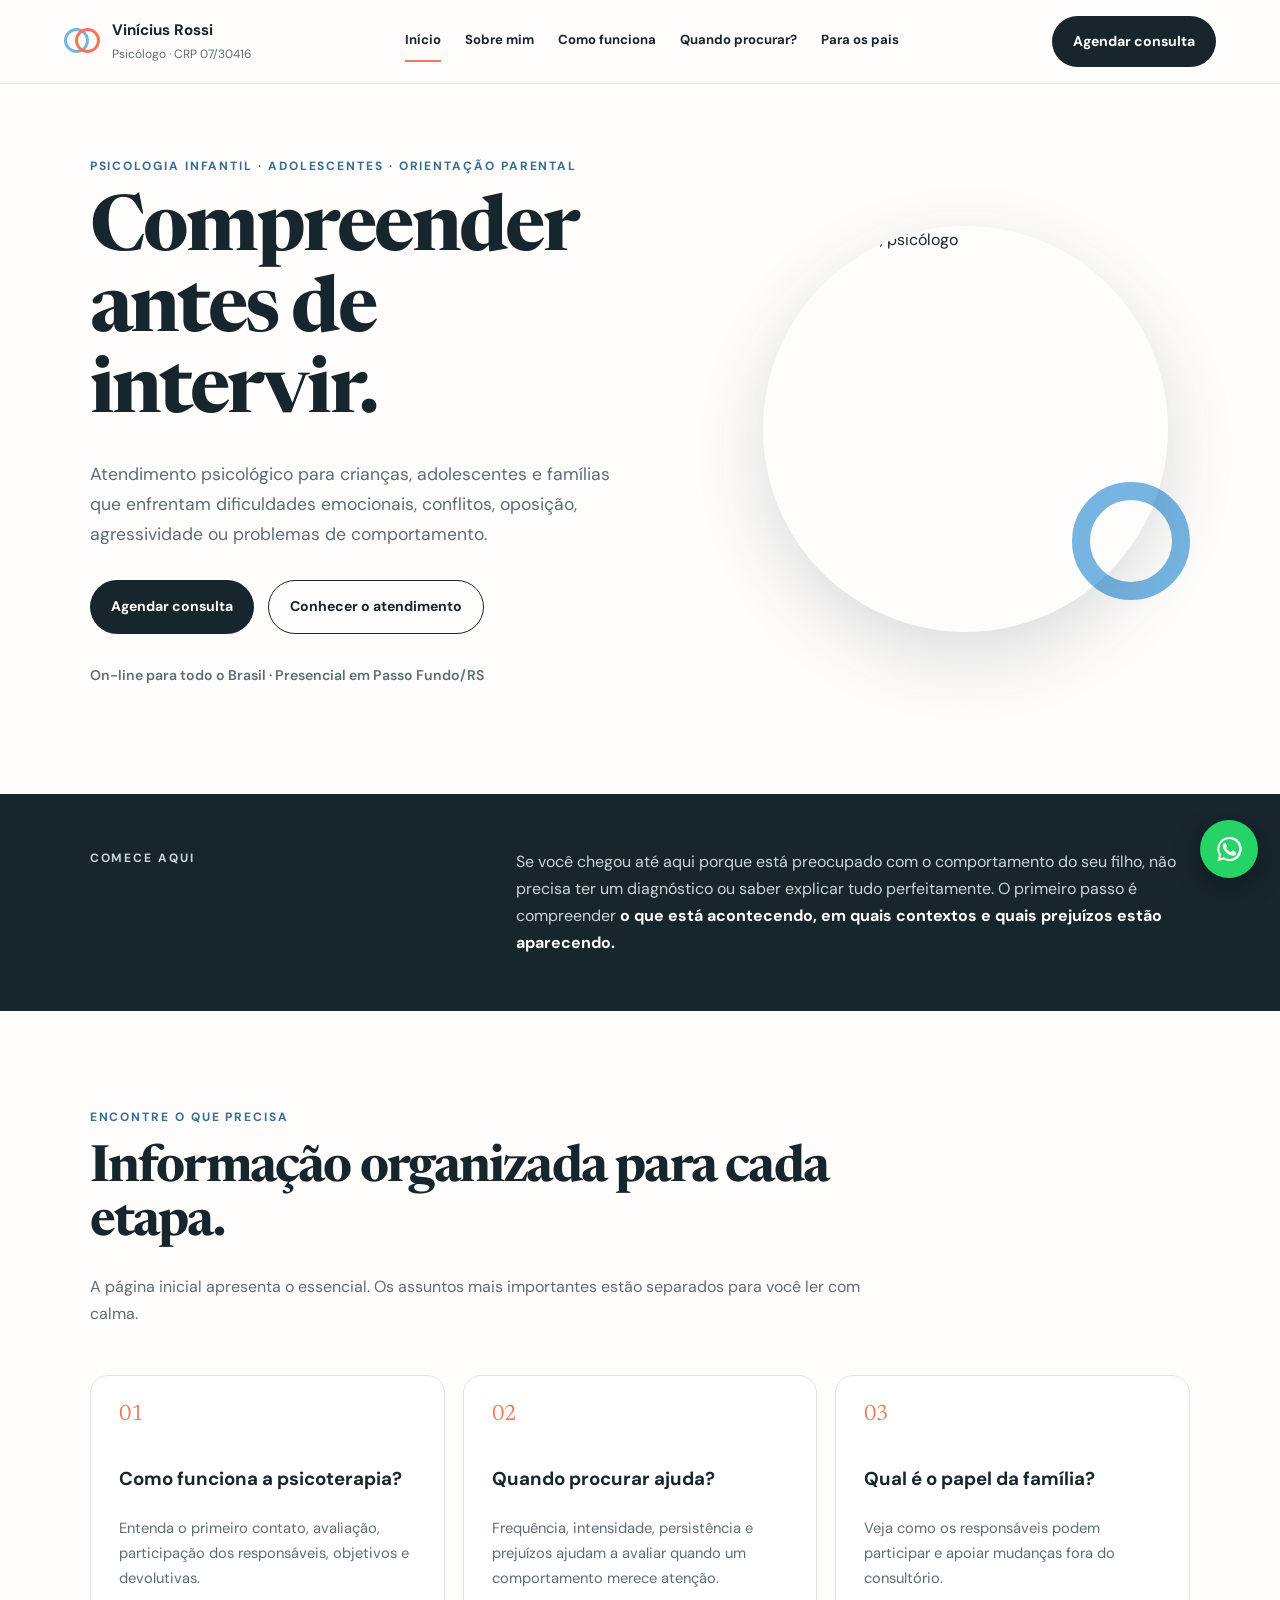
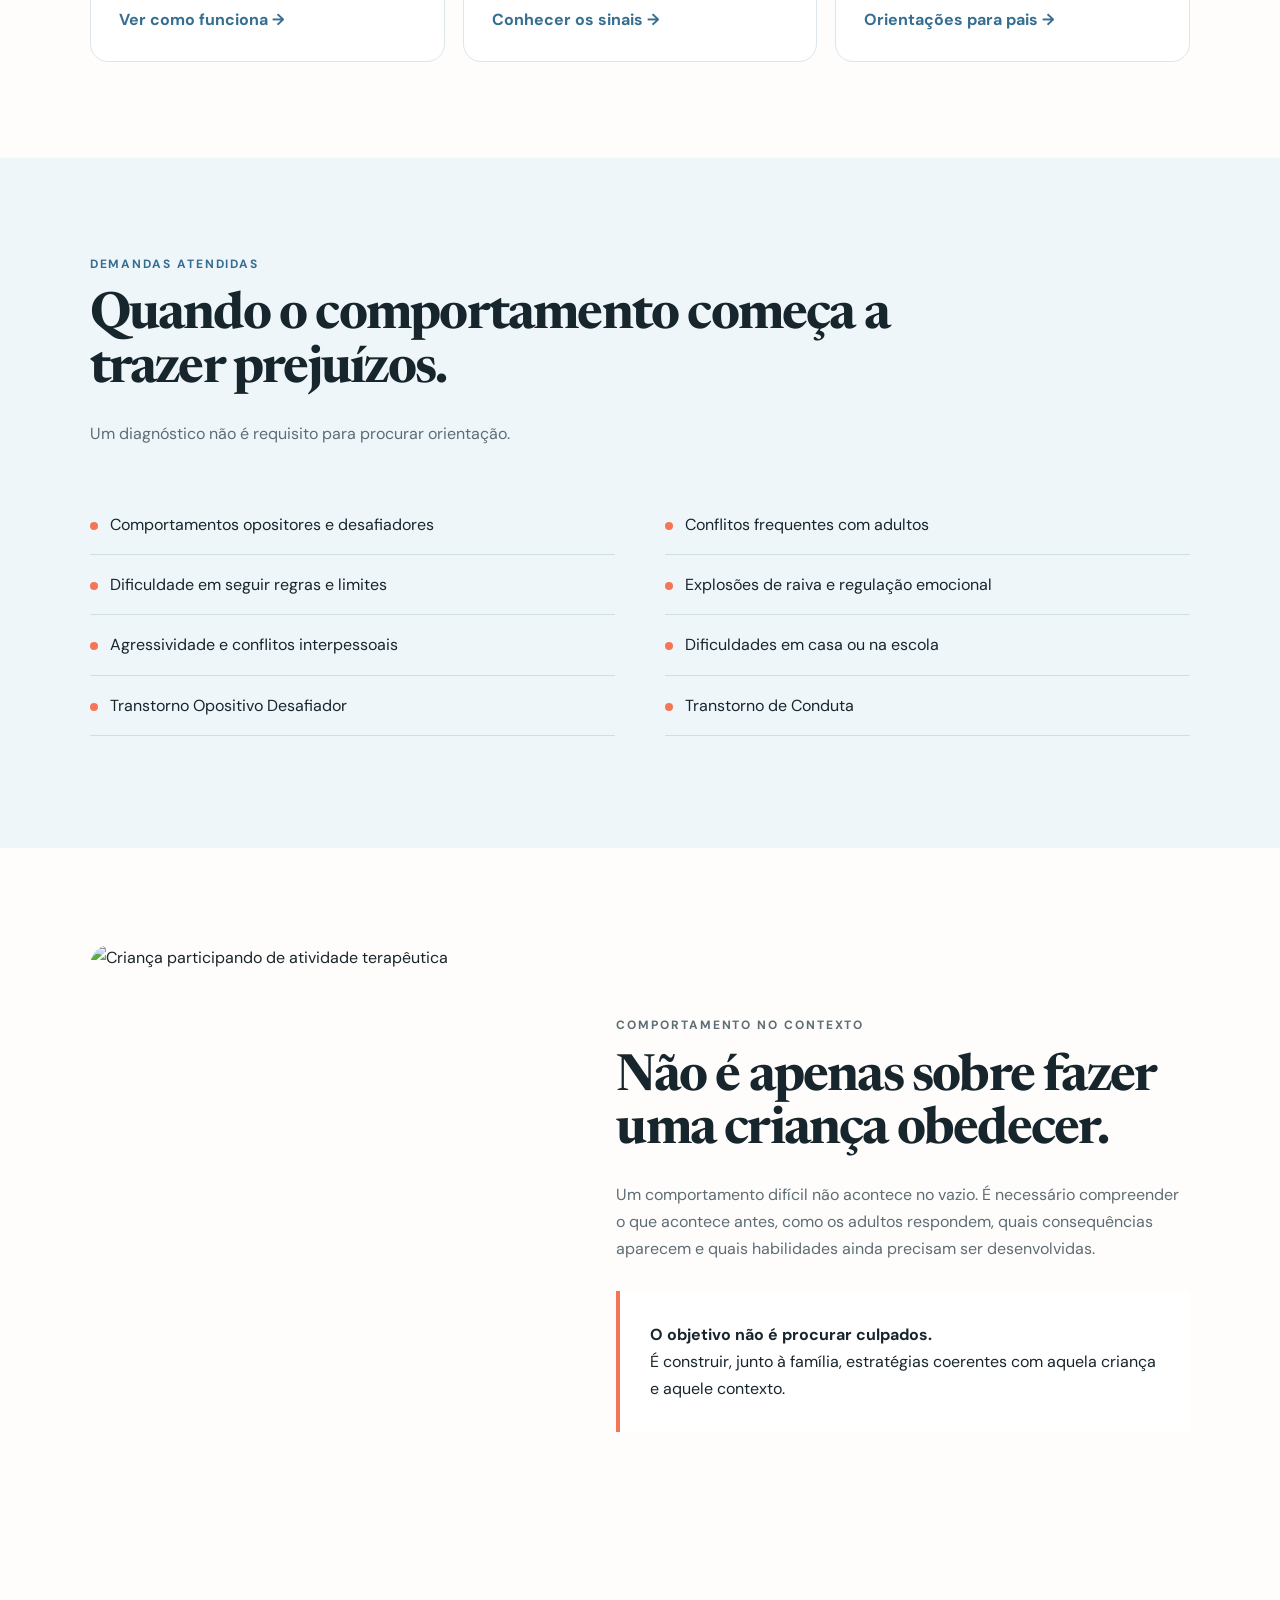
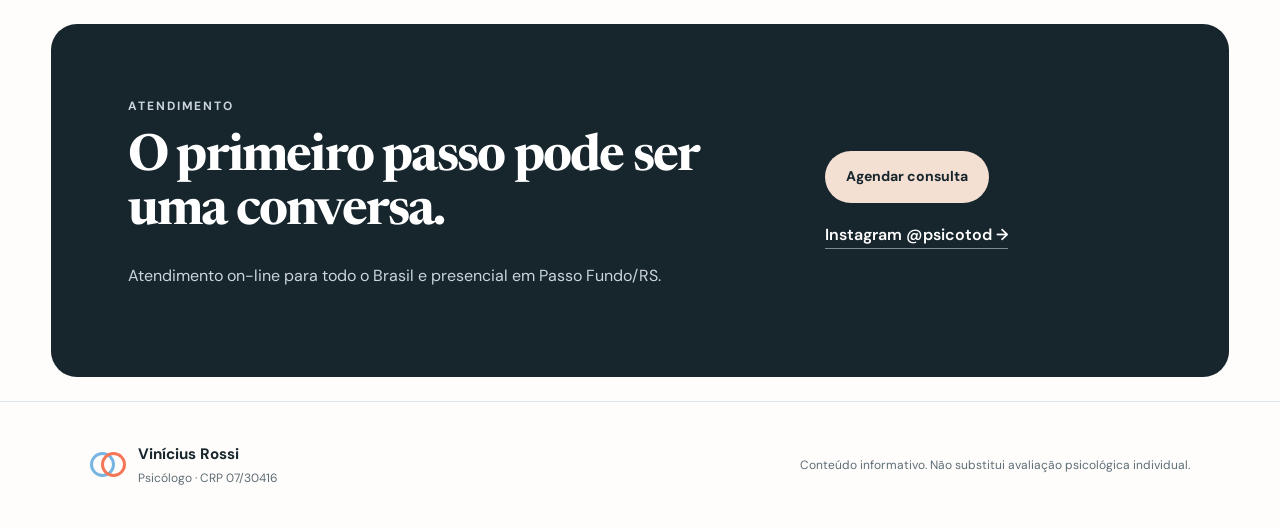
==== index.html @ b053e9e6 "Add files via upload" ====
<!doctype html><html lang="pt-BR"><head><meta charset="utf-8"><meta name="viewport" content="width=device-width,initial-scale=1"><meta name="description" content="Psicoterapia para crianças e adolescentes e orientação parental. Atendimento on-line e presencial em Passo Fundo/RS."><title>Vinícius Rossi | Psicólogo</title><link rel="preconnect" href="https://fonts.googleapis.com"><link rel="preconnect" href="https://fonts.gstatic.com" crossorigin><link href="https://fonts.googleapis.com/css2?family=DM+Sans:wght@400;500;600;700&family=Newsreader:opsz,wght@6..72,500;6..72,600&display=swap" rel="stylesheet"><link rel="icon" type="image/svg+xml" href="data:image/svg+xml,%3Csvg xmlns='http://www.w3.org/2000/svg' viewBox='0 0 64 64'%3E%3Crect width='64' height='64' rx='18' fill='%2376b5e2'/%3E%3Ccircle cx='25' cy='31' r='13' fill='none' stroke='%23fff' stroke-width='5'/%3E%3Ccircle cx='39' cy='31' r='13' fill='none' stroke='%23f57656' stroke-width='5'/%3E%3C/svg%3E"><link rel="stylesheet" href="styles.css"></head><body>
<header class="site-header"><a class="brand" href="index.html"><span class="mark"><i></i><b></b></span><span><strong>Vinícius Rossi</strong><small>Psicólogo · CRP 07/30416</small></span></a><nav class="nav"><a class="active" href="index.html">Início</a><a href="sobre.html">Sobre mim</a><a href="como-funciona.html">Como funciona</a><a href="quando-procurar.html">Quando procurar?</a><a href="para-os-pais.html">Para os pais</a></nav><a class="btn" href="https://wa.me/5554991269758" target="_blank" rel="noopener">Agendar consulta</a></header>
<main><section class="hero"><div class="hero-copy"><p class="eyebrow">Psicologia infantil · adolescentes · orientação parental</p><h1>Compreender antes de intervir.</h1><p class="lead">Atendimento psicológico para crianças, adolescentes e famílias que enfrentam dificuldades emocionais, conflitos, oposição, agressividade ou problemas de comportamento.</p><div class="actions"><a class="btn" href="https://wa.me/5554991269758" target="_blank" rel="noopener">Agendar consulta</a><a class="btn secondary" href="como-funciona.html">Conhecer o atendimento</a></div><p class="location">On-line para todo o Brasil · Presencial em Passo Fundo/RS</p></div><div class="portrait-wrap"><div class="portrait"><img src="assets/vinicius-rossi.png" alt="Vinícius Rossi, psicólogo"></div></div></section>
<section class="intro-strip"><div><p class="eyebrow">Comece aqui</p><p>Se você chegou até aqui porque está preocupado com o comportamento do seu filho, não precisa ter um diagnóstico ou saber explicar tudo perfeitamente. O primeiro passo é compreender <strong>o que está acontecendo, em quais contextos e quais prejuízos estão aparecendo.</strong></p></div></section>
<section class="section"><div class="section-inner"><div class="section-head"><p class="eyebrow">Encontre o que precisa</p><h2>Informação organizada para cada etapa.</h2><p>A página inicial apresenta o essencial. Os assuntos mais importantes estão separados para você ler com calma.</p></div><div class="path-grid"><article class="path-card"><span>01</span><h3>Como funciona a psicoterapia?</h3><p>Entenda o primeiro contato, avaliação, participação dos responsáveis, objetivos e devolutivas.</p><a href="como-funciona.html">Ver como funciona →</a></article><article class="path-card"><span>02</span><h3>Quando procurar ajuda?</h3><p>Frequência, intensidade, persistência e prejuízos ajudam a avaliar quando um comportamento merece atenção.</p><a href="quando-procurar.html">Conhecer os sinais →</a></article><article class="path-card"><span>03</span><h3>Qual é o papel da família?</h3><p>Veja como os responsáveis podem participar e apoiar mudanças fora do consultório.</p><a href="para-os-pais.html">Orientações para pais →</a></article></div></div></section>
<section class="section demands"><div class="section-inner"><div class="section-head"><p class="eyebrow">Demandas atendidas</p><h2>Quando o comportamento começa a trazer prejuízos.</h2><p>Um diagnóstico não é requisito para procurar orientação.</p></div><ul class="demand-grid"><li>Comportamentos opositores e desafiadores</li><li>Conflitos frequentes com adultos</li><li>Dificuldade em seguir regras e limites</li><li>Explosões de raiva e regulação emocional</li><li>Agressividade e conflitos interpessoais</li><li>Dificuldades em casa ou na escola</li><li>Transtorno Opositivo Desafiador</li><li>Transtorno de Conduta</li></ul></div></section>
<section class="section"><div class="feature"><div class="feature-image"><img src="assets/atividade-casa.jfif" alt="Criança participando de atividade terapêutica"></div><div><p class="eyebrow">Comportamento no contexto</p><h2>Não é apenas sobre fazer uma criança obedecer.</h2><p>Um comportamento difícil não acontece no vazio. É necessário compreender o que acontece antes, como os adultos respondem, quais consequências aparecem e quais habilidades ainda precisam ser desenvolvidas.</p><div class="quote"><strong>O objetivo não é procurar culpados.</strong><br>É construir, junto à família, estratégias coerentes com aquela criança e aquele contexto.</div></div></div></section>
<section class="contact-band"><div><p class="eyebrow">Atendimento</p><h2>O primeiro passo pode ser uma conversa.</h2><p>Atendimento on-line para todo o Brasil e presencial em Passo Fundo/RS.</p></div><div class="contact-actions"><a class="btn light" href="https://wa.me/5554991269758" target="_blank" rel="noopener">Agendar consulta</a><a href="https://www.instagram.com/psicotod/" target="_blank" rel="noopener">Instagram @psicotod →</a></div></section></main>
<footer><a class="brand" href="index.html"><span class="mark"><i></i><b></b></span><span><strong>Vinícius Rossi</strong><small>Psicólogo · CRP 07/30416</small></span></a><p>Conteúdo informativo. Não substitui avaliação psicológica individual.</p></footer>
<a class="whatsapp" href="https://wa.me/5554991269758" target="_blank" rel="noopener" aria-label="Agendar consulta pelo WhatsApp"><svg viewBox="0 0 32 32"><path d="M16 3a12.5 12.5 0 0 0-10.8 18.8L3.5 28l6.4-1.7A12.5 12.5 0 1 0 16 3Zm0 22.7c-2 0-3.8-.5-5.4-1.5l-.4-.2-3.8 1 1-3.7-.3-.4a10.2 10.2 0 1 1 8.9 4.8Zm5.6-7.6c-.3-.2-1.8-.9-2.1-1-.3-.1-.5-.2-.7.2-.2.3-.8 1-1 1.2-.2.2-.4.2-.7.1-1.9-.9-3.2-1.7-4.5-3.9-.3-.6.3-.6.9-1.7.1-.2.1-.4 0-.6l-1-2.4c-.3-.6-.5-.5-.7-.5h-.6c-.2 0-.6.1-.9.4-.3.3-1.2 1.2-1.2 2.9s1.3 3.4 1.4 3.6c.2.2 2.5 3.8 6 5.3 2.2.9 3 .9 4.1.7.7-.1 1.8-.7 2.1-1.5.3-.7.3-1.3.2-1.5-.1-.1-.3-.2-.6-.4Z"/></svg></a></body></html>
---- styles.css ----
:root{--blue:#76b5e2;--blue-dark:#356e91;--orange:#f57656;--rose:#c68d7e;--cream:#f4e0d3;--ink:#17252d;--muted:#5d6d75;--paper:#fffdfb;--soft:#eef6fa;--line:#dce5e9;--white:#fff}*{box-sizing:border-box}html{scroll-behavior:smooth}body{margin:0;background:var(--paper);color:var(--ink);font:16px/1.7 "DM Sans",sans-serif}a{color:inherit;text-decoration:none}img{display:block;width:100%;height:100%;object-fit:cover}h1,h2,h3{margin-top:0}h1,h2{font-family:"Newsreader",serif;letter-spacing:-.035em;line-height:1.05}h1{font-size:clamp(3rem,6vw,5.5rem);margin-bottom:26px}h2{font-size:clamp(2.25rem,4vw,3.8rem);margin-bottom:22px}h3{line-height:1.35}.site-header{height:84px;padding:0 clamp(22px,5vw,78px);display:flex;align-items:center;justify-content:space-between;gap:28px;background:rgba(255,253,251,.95);backdrop-filter:blur(12px);border-bottom:1px solid var(--line);position:sticky;top:0;z-index:20}.brand{display:flex;align-items:center;gap:12px;white-space:nowrap}.brand strong,.brand small{display:block}.brand strong{font-size:.95rem}.brand small{color:var(--muted);font-size:.75rem}.mark{position:relative;width:36px;height:28px}.mark i,.mark b{position:absolute;top:1px;width:25px;height:25px;border:3px solid var(--blue);border-radius:50%}.mark i{left:0}.mark b{right:0;border-color:var(--orange)}.nav{display:flex;gap:24px;font-size:.82rem;font-weight:700}.nav a{padding:8px 0;border-bottom:2px solid transparent}.nav a:hover,.nav a.active{border-color:var(--orange)}.btn{display:inline-flex;justify-content:center;align-items:center;padding:14px 21px;background:var(--ink);color:#fff;border-radius:999px;font-weight:700;font-size:.88rem;transition:.2s}.btn:hover{transform:translateY(-2px)}.btn.secondary{background:transparent;color:var(--ink);border:1px solid var(--ink)}.btn.light{background:var(--cream);color:var(--ink)}.eyebrow{text-transform:uppercase;letter-spacing:.16em;font-size:.75rem;font-weight:700;color:var(--blue-dark);margin:0 0 16px}.hero{max-width:1440px;margin:auto;padding:72px clamp(22px,7vw,108px) 92px;display:grid;grid-template-columns:1.1fr .9fr;gap:8vw;align-items:center}.hero-copy .lead{max-width:680px;font-size:1.1rem;color:var(--muted);margin-bottom:30px}.actions{display:flex;flex-wrap:wrap;gap:14px}.location{margin-top:30px;font-size:.88rem;color:var(--muted);font-weight:600}.portrait-wrap{position:relative;padding:22px}.portrait{aspect-ratio:1;border-radius:50%;overflow:hidden;max-width:470px;margin:auto;box-shadow:0 25px 70px rgba(26,56,72,.16)}.portrait-wrap:after{content:"";position:absolute;width:82px;height:82px;border:18px solid var(--blue);border-radius:50%;right:0;bottom:12%;z-index:-1}.intro-strip{background:var(--ink);color:#fff;padding:54px clamp(22px,7vw,108px)}.intro-strip>div{max-width:1180px;margin:auto;display:grid;grid-template-columns:.65fr 1.35fr;gap:8vw}.intro-strip p{margin:0;color:#cbd5da}.intro-strip strong{color:#fff}.section{padding:96px clamp(22px,7vw,108px)}.section-inner{max-width:1180px;margin:auto}.section-head{max-width:800px;margin-bottom:48px}.section-head p:last-child{color:var(--muted)}.path-grid{display:grid;grid-template-columns:repeat(3,1fr);gap:18px}.path-card{min-height:250px;padding:28px;border:1px solid var(--line);border-radius:18px;background:#fff;display:flex;flex-direction:column}.path-card span{font:1.4rem "Newsreader";color:var(--orange)}.path-card h3{margin:40px 0 10px}.path-card p{color:var(--muted);font-size:.92rem;flex:1}.path-card a{font-weight:700;color:var(--blue-dark)}.demands{background:var(--soft)}.demand-grid{display:grid;grid-template-columns:repeat(2,1fr);gap:0 50px;list-style:none;padding:0}.demand-grid li{padding:16px 0;border-bottom:1px solid #cfdee4}.demand-grid li:before{content:"";display:inline-block;width:8px;height:8px;border-radius:50%;background:var(--orange);margin-right:12px}.feature{max-width:1180px;margin:auto;display:grid;grid-template-columns:.85fr 1.15fr;gap:8vw;align-items:center}.feature-image{height:560px;border-radius:22px;overflow:hidden}.feature p{color:var(--muted)}.quote{padding:30px;border-left:4px solid var(--orange);background:#fff;margin-top:28px}.contact-band{margin:24px clamp(18px,4vw,58px);padding:72px clamp(24px,6vw,82px);border-radius:26px;background:var(--ink);color:#fff;display:grid;grid-template-columns:1.3fr .7fr;gap:7vw;align-items:center}.contact-band p{color:#cbd5da}.contact-actions{display:flex;flex-direction:column;align-items:flex-start;gap:18px}.contact-actions a:last-child{border-bottom:1px solid #7d8a90;font-weight:600}.page-hero{padding:84px clamp(22px,7vw,108px) 72px;background:var(--soft)}.page-hero>div{max-width:980px;margin:auto}.page-hero p:last-child{font-size:1.1rem;color:var(--muted);max-width:770px}.article{padding:78px clamp(22px,7vw,108px)}.article-inner{max-width:900px;margin:auto}.article h2{font-size:2.5rem;margin-top:65px}.article h3{font-size:1.15rem;margin-top:34px}.article p,.article li{color:var(--muted)}.article ul{padding-left:20px}.article li{margin:8px 0}.content-box{padding:28px 30px;background:var(--soft);border-radius:16px;margin:34px 0}.content-box h3{margin-top:0;color:var(--ink)}.question-list{display:grid;grid-template-columns:1fr 1fr;gap:12px;margin:28px 0}.question-list p{margin:0;background:#fff;border:1px solid var(--line);border-radius:12px;padding:15px;color:var(--ink)}.steps{counter-reset:item;list-style:none;padding:0}.steps li{counter-increment:item;display:grid;grid-template-columns:52px 1fr;gap:18px;padding:25px 0;border-bottom:1px solid var(--line)}.steps li:before{content:counter(item);width:42px;height:42px;border-radius:50%;display:grid;place-items:center;background:var(--blue);color:#fff;font-weight:700}.steps h3{margin:0 0 7px}.steps p{margin:0}.profile-page{max-width:1100px;margin:auto;padding:84px clamp(22px,5vw,70px);display:grid;grid-template-columns:380px 1fr;gap:8vw;align-items:start}.profile-photo{aspect-ratio:1;border-radius:50%;overflow:hidden;position:sticky;top:120px}.credentials{list-style:none;padding:0}.credentials li{padding:16px 0;border-bottom:1px solid var(--line)}.credentials strong{display:block;color:var(--ink)}.note{font-size:.9rem;color:var(--muted)}footer{padding:40px clamp(22px,7vw,108px);display:flex;justify-content:space-between;align-items:center;border-top:1px solid var(--line)}footer p{font-size:.75rem;color:var(--muted)}.whatsapp{position:fixed;right:22px;bottom:22px;width:58px;height:58px;border-radius:50%;background:#25d366;display:grid;place-items:center;z-index:30;box-shadow:0 8px 28px #0004}.whatsapp svg{width:31px;fill:#fff}.mobile-toggle{display:none}
@media(max-width:980px){.nav{display:none}.hero{grid-template-columns:1fr}.portrait{max-width:400px}.intro-strip>div,.feature,.contact-band,.profile-page{grid-template-columns:1fr}.path-grid{grid-template-columns:1fr 1fr}.feature-image{height:420px}.profile-photo{max-width:380px;position:static}.contact-actions{margin-top:10px}}
@media(max-width:620px){.site-header{height:74px}.site-header>.btn{display:none}.hero{padding:52px 22px 70px}.hero h1{font-size:3.1rem}.intro-strip{padding:45px 22px}.intro-strip>div{grid-template-columns:1fr;gap:18px}.section{padding:72px 22px}.path-grid,.demand-grid,.question-list{grid-template-columns:1fr}.feature-image{height:370px}.contact-band{margin:12px;padding:52px 24px}.contact-band h2{font-size:2.7rem}.page-hero{padding:65px 22px 55px}.article{padding:58px 22px}.article h2{font-size:2.15rem;margin-top:50px}.profile-page{padding:60px 22px}.profile-photo{max-width:300px;margin:auto}footer{align-items:flex-start;gap:24px;flex-direction:column}.whatsapp{right:16px;bottom:16px}}
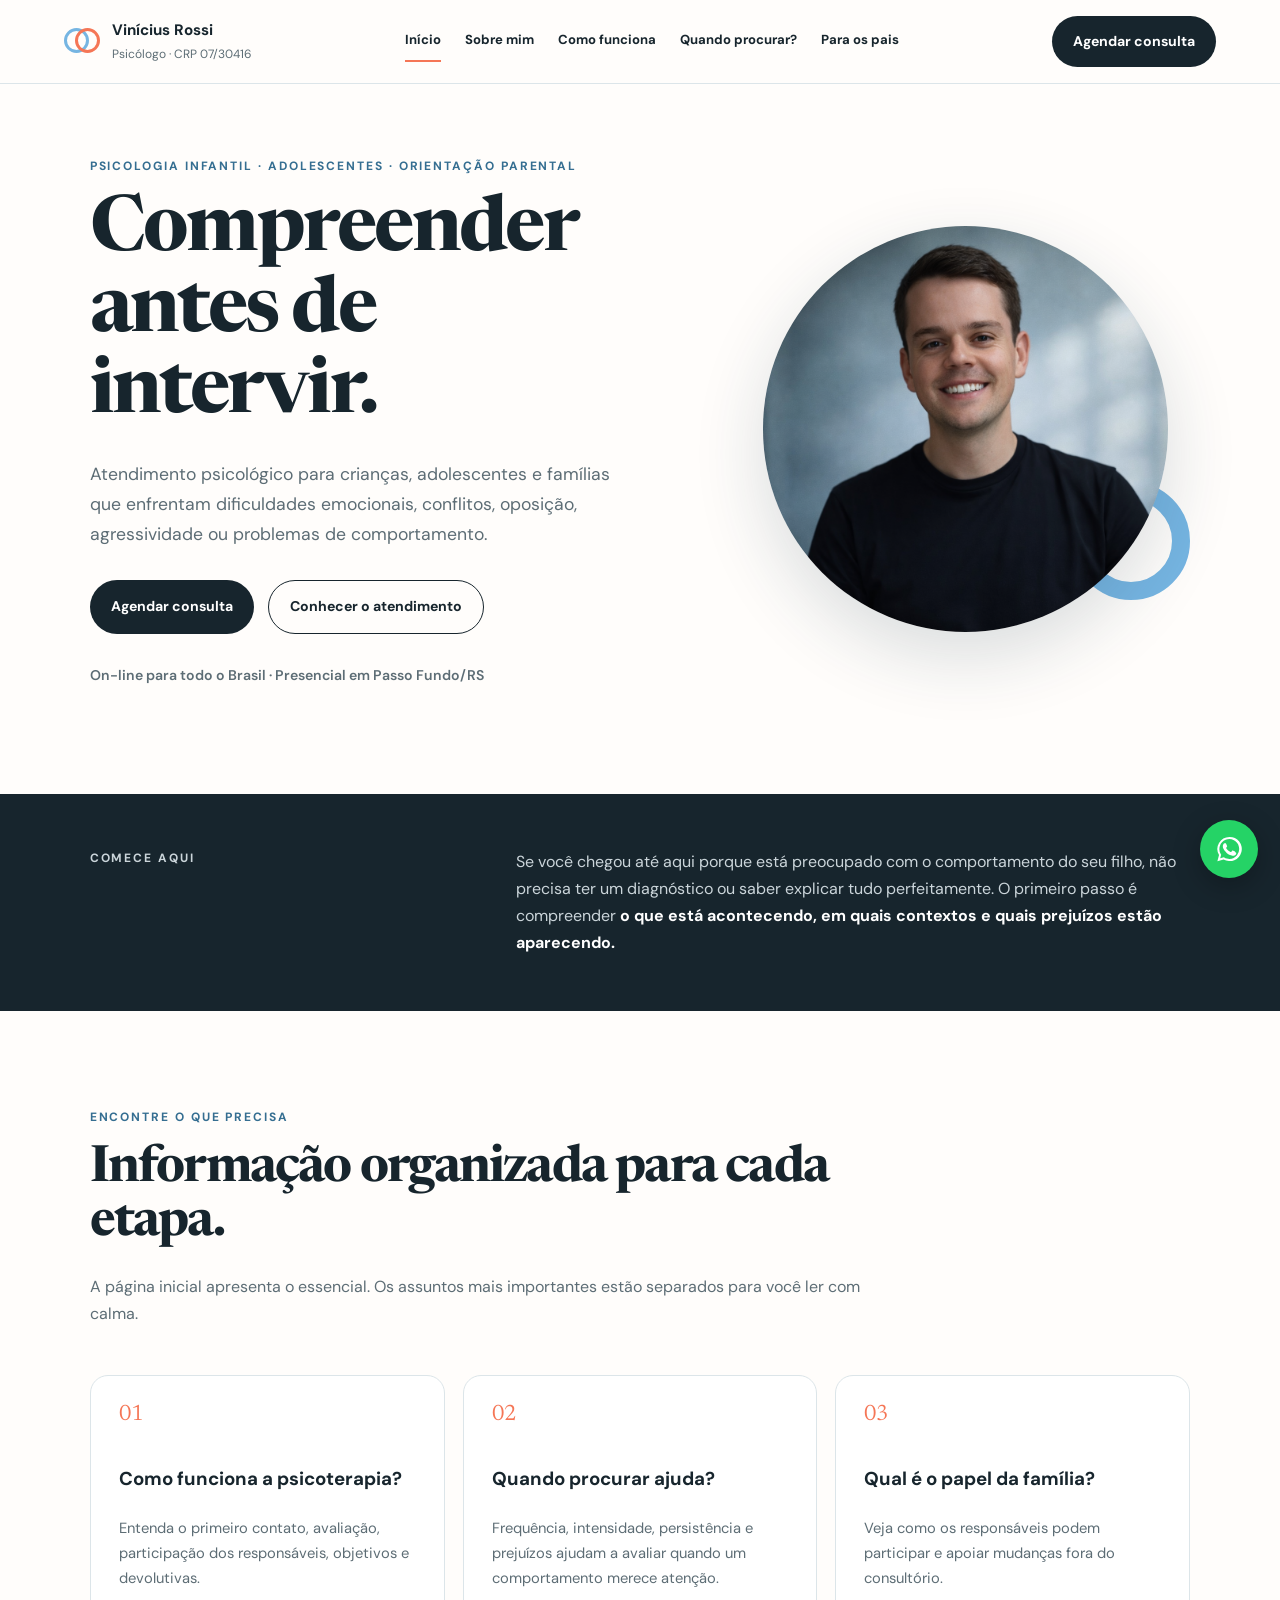
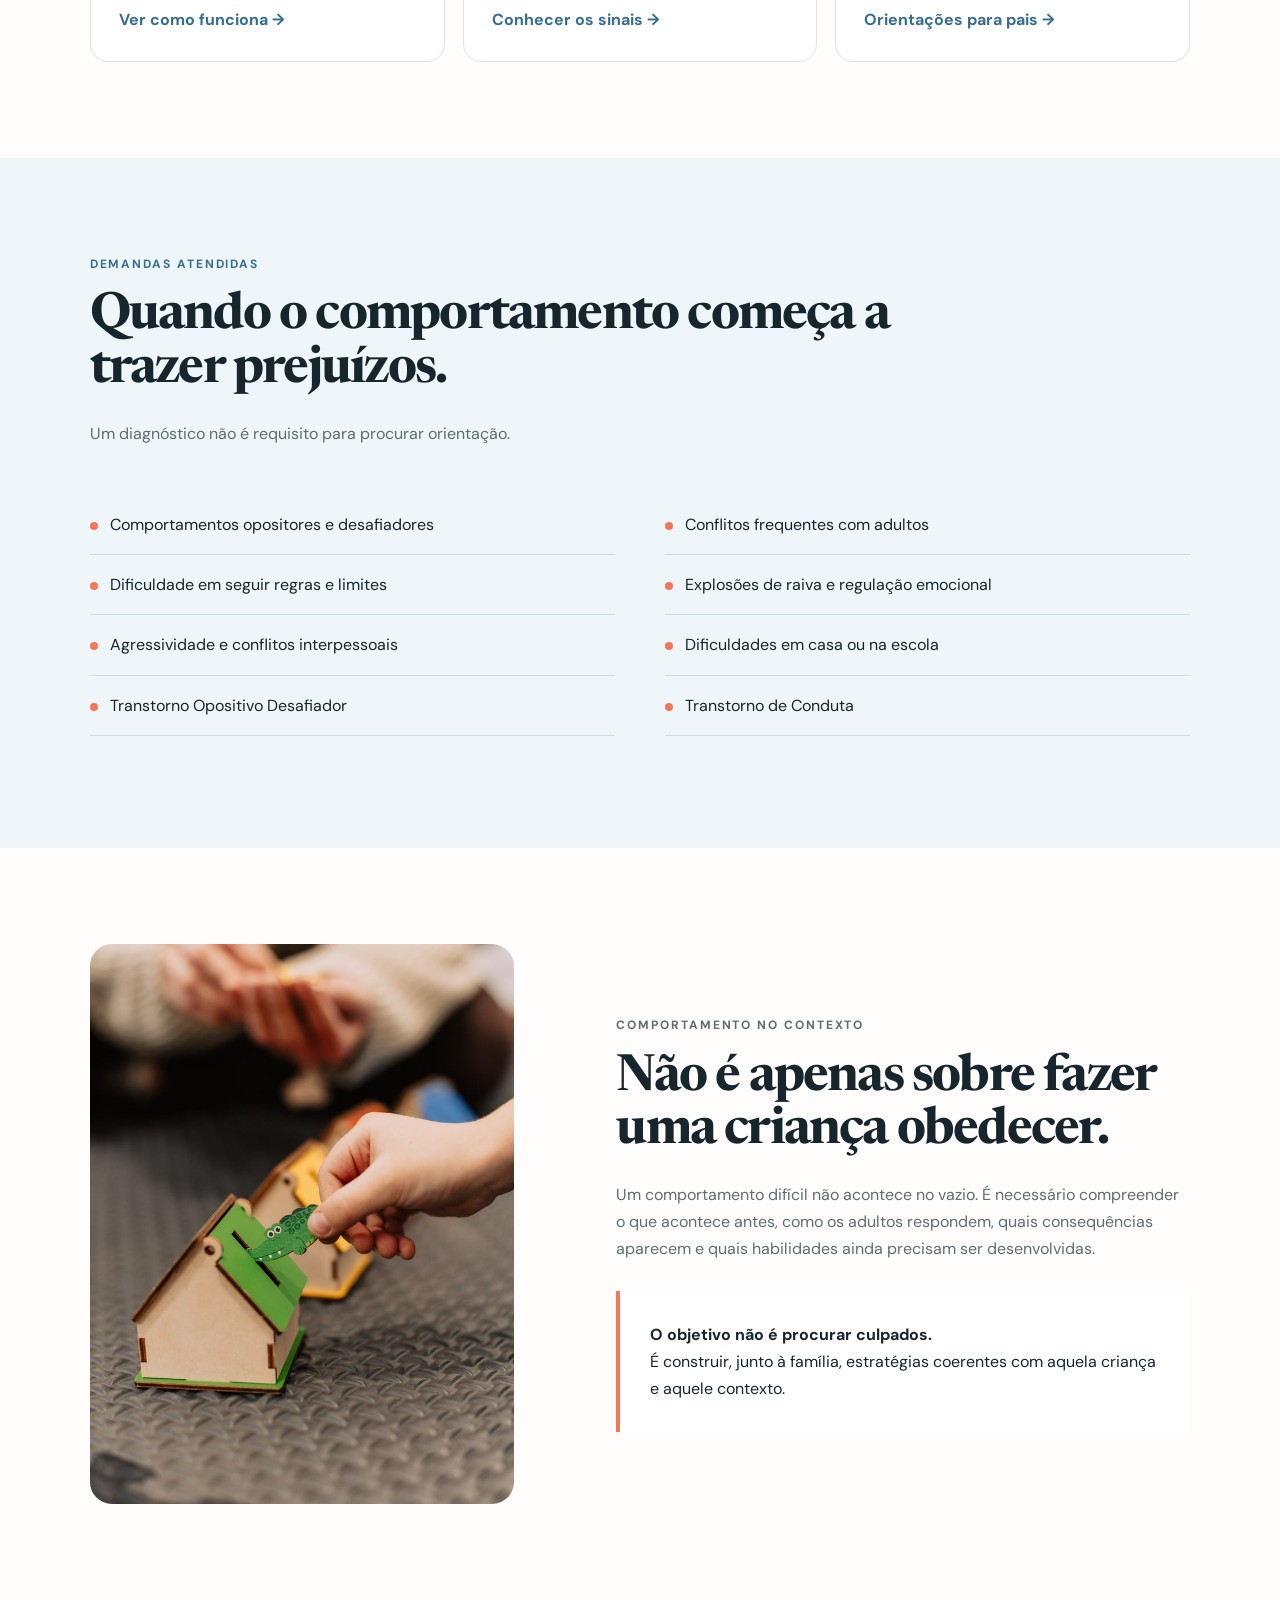
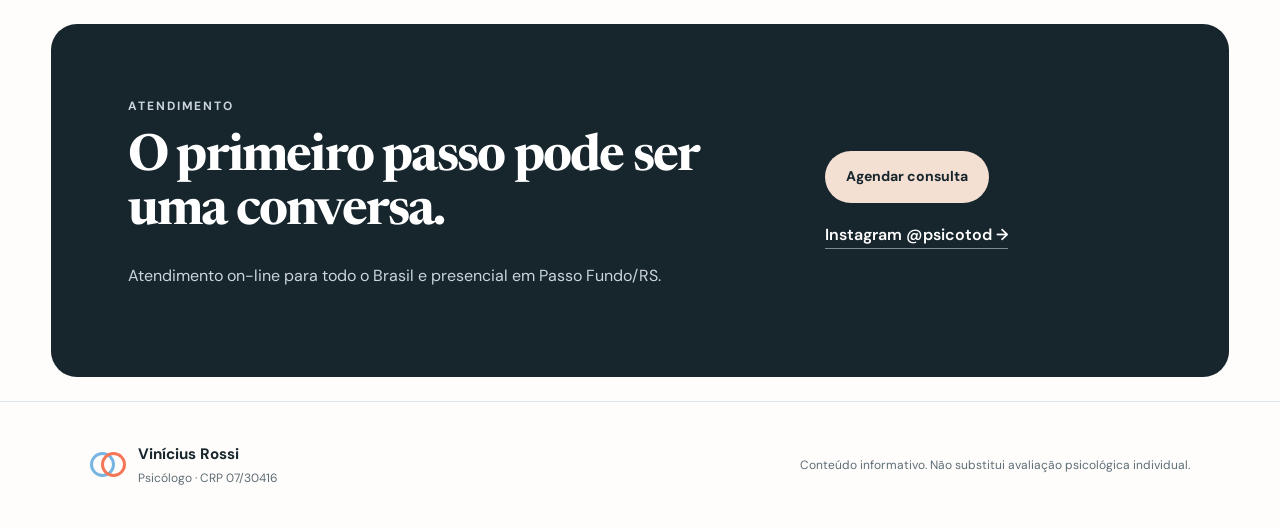
==== commit 367cb467: "Corrige caminhos das imagens no GitHub Pages" ====
--- a/index.html
+++ b/index.html
@@ -1,10 +1,10 @@
 <!doctype html><html lang="pt-BR"><head><meta charset="utf-8"><meta name="viewport" content="width=device-width,initial-scale=1"><meta name="description" content="Psicoterapia para crianças e adolescentes e orientação parental. Atendimento on-line e presencial em Passo Fundo/RS."><title>Vinícius Rossi | Psicólogo</title><link rel="preconnect" href="https://fonts.googleapis.com"><link rel="preconnect" href="https://fonts.gstatic.com" crossorigin><link href="https://fonts.googleapis.com/css2?family=DM+Sans:wght@400;500;600;700&family=Newsreader:opsz,wght@6..72,500;6..72,600&display=swap" rel="stylesheet"><link rel="icon" type="image/svg+xml" href="data:image/svg+xml,%3Csvg xmlns='http://www.w3.org/2000/svg' viewBox='0 0 64 64'%3E%3Crect width='64' height='64' rx='18' fill='%2376b5e2'/%3E%3Ccircle cx='25' cy='31' r='13' fill='none' stroke='%23fff' stroke-width='5'/%3E%3Ccircle cx='39' cy='31' r='13' fill='none' stroke='%23f57656' stroke-width='5'/%3E%3C/svg%3E"><link rel="stylesheet" href="styles.css"></head><body>
 <header class="site-header"><a class="brand" href="index.html"><span class="mark"><i></i><b></b></span><span><strong>Vinícius Rossi</strong><small>Psicólogo · CRP 07/30416</small></span></a><nav class="nav"><a class="active" href="index.html">Início</a><a href="sobre.html">Sobre mim</a><a href="como-funciona.html">Como funciona</a><a href="quando-procurar.html">Quando procurar?</a><a href="para-os-pais.html">Para os pais</a></nav><a class="btn" href="https://wa.me/5554991269758" target="_blank" rel="noopener">Agendar consulta</a></header>
-<main><section class="hero"><div class="hero-copy"><p class="eyebrow">Psicologia infantil · adolescentes · orientação parental</p><h1>Compreender antes de intervir.</h1><p class="lead">Atendimento psicológico para crianças, adolescentes e famílias que enfrentam dificuldades emocionais, conflitos, oposição, agressividade ou problemas de comportamento.</p><div class="actions"><a class="btn" href="https://wa.me/5554991269758" target="_blank" rel="noopener">Agendar consulta</a><a class="btn secondary" href="como-funciona.html">Conhecer o atendimento</a></div><p class="location">On-line para todo o Brasil · Presencial em Passo Fundo/RS</p></div><div class="portrait-wrap"><div class="portrait"><img src="assets/vinicius-rossi.png" alt="Vinícius Rossi, psicólogo"></div></div></section>
+<main><section class="hero"><div class="hero-copy"><p class="eyebrow">Psicologia infantil · adolescentes · orientação parental</p><h1>Compreender antes de intervir.</h1><p class="lead">Atendimento psicológico para crianças, adolescentes e famílias que enfrentam dificuldades emocionais, conflitos, oposição, agressividade ou problemas de comportamento.</p><div class="actions"><a class="btn" href="https://wa.me/5554991269758" target="_blank" rel="noopener">Agendar consulta</a><a class="btn secondary" href="como-funciona.html">Conhecer o atendimento</a></div><p class="location">On-line para todo o Brasil · Presencial em Passo Fundo/RS</p></div><div class="portrait-wrap"><div class="portrait"><img src="vinicius-rossi.png" alt="Vinícius Rossi, psicólogo"></div></div></section>
 <section class="intro-strip"><div><p class="eyebrow">Comece aqui</p><p>Se você chegou até aqui porque está preocupado com o comportamento do seu filho, não precisa ter um diagnóstico ou saber explicar tudo perfeitamente. O primeiro passo é compreender <strong>o que está acontecendo, em quais contextos e quais prejuízos estão aparecendo.</strong></p></div></section>
 <section class="section"><div class="section-inner"><div class="section-head"><p class="eyebrow">Encontre o que precisa</p><h2>Informação organizada para cada etapa.</h2><p>A página inicial apresenta o essencial. Os assuntos mais importantes estão separados para você ler com calma.</p></div><div class="path-grid"><article class="path-card"><span>01</span><h3>Como funciona a psicoterapia?</h3><p>Entenda o primeiro contato, avaliação, participação dos responsáveis, objetivos e devolutivas.</p><a href="como-funciona.html">Ver como funciona →</a></article><article class="path-card"><span>02</span><h3>Quando procurar ajuda?</h3><p>Frequência, intensidade, persistência e prejuízos ajudam a avaliar quando um comportamento merece atenção.</p><a href="quando-procurar.html">Conhecer os sinais →</a></article><article class="path-card"><span>03</span><h3>Qual é o papel da família?</h3><p>Veja como os responsáveis podem participar e apoiar mudanças fora do consultório.</p><a href="para-os-pais.html">Orientações para pais →</a></article></div></div></section>
 <section class="section demands"><div class="section-inner"><div class="section-head"><p class="eyebrow">Demandas atendidas</p><h2>Quando o comportamento começa a trazer prejuízos.</h2><p>Um diagnóstico não é requisito para procurar orientação.</p></div><ul class="demand-grid"><li>Comportamentos opositores e desafiadores</li><li>Conflitos frequentes com adultos</li><li>Dificuldade em seguir regras e limites</li><li>Explosões de raiva e regulação emocional</li><li>Agressividade e conflitos interpessoais</li><li>Dificuldades em casa ou na escola</li><li>Transtorno Opositivo Desafiador</li><li>Transtorno de Conduta</li></ul></div></section>
-<section class="section"><div class="feature"><div class="feature-image"><img src="assets/atividade-casa.jfif" alt="Criança participando de atividade terapêutica"></div><div><p class="eyebrow">Comportamento no contexto</p><h2>Não é apenas sobre fazer uma criança obedecer.</h2><p>Um comportamento difícil não acontece no vazio. É necessário compreender o que acontece antes, como os adultos respondem, quais consequências aparecem e quais habilidades ainda precisam ser desenvolvidas.</p><div class="quote"><strong>O objetivo não é procurar culpados.</strong><br>É construir, junto à família, estratégias coerentes com aquela criança e aquele contexto.</div></div></div></section>
+<section class="section"><div class="feature"><div class="feature-image"><img src="atividade-casa.jfif" alt="Criança participando de atividade terapêutica"></div><div><p class="eyebrow">Comportamento no contexto</p><h2>Não é apenas sobre fazer uma criança obedecer.</h2><p>Um comportamento difícil não acontece no vazio. É necessário compreender o que acontece antes, como os adultos respondem, quais consequências aparecem e quais habilidades ainda precisam ser desenvolvidas.</p><div class="quote"><strong>O objetivo não é procurar culpados.</strong><br>É construir, junto à família, estratégias coerentes com aquela criança e aquele contexto.</div></div></div></section>
 <section class="contact-band"><div><p class="eyebrow">Atendimento</p><h2>O primeiro passo pode ser uma conversa.</h2><p>Atendimento on-line para todo o Brasil e presencial em Passo Fundo/RS.</p></div><div class="contact-actions"><a class="btn light" href="https://wa.me/5554991269758" target="_blank" rel="noopener">Agendar consulta</a><a href="https://www.instagram.com/psicotod/" target="_blank" rel="noopener">Instagram @psicotod →</a></div></section></main>
 <footer><a class="brand" href="index.html"><span class="mark"><i></i><b></b></span><span><strong>Vinícius Rossi</strong><small>Psicólogo · CRP 07/30416</small></span></a><p>Conteúdo informativo. Não substitui avaliação psicológica individual.</p></footer>
 <a class="whatsapp" href="https://wa.me/5554991269758" target="_blank" rel="noopener" aria-label="Agendar consulta pelo WhatsApp"><svg viewBox="0 0 32 32"><path d="M16 3a12.5 12.5 0 0 0-10.8 18.8L3.5 28l6.4-1.7A12.5 12.5 0 1 0 16 3Zm0 22.7c-2 0-3.8-.5-5.4-1.5l-.4-.2-3.8 1 1-3.7-.3-.4a10.2 10.2 0 1 1 8.9 4.8Zm5.6-7.6c-.3-.2-1.8-.9-2.1-1-.3-.1-.5-.2-.7.2-.2.3-.8 1-1 1.2-.2.2-.4.2-.7.1-1.9-.9-3.2-1.7-4.5-3.9-.3-.6.3-.6.9-1.7.1-.2.1-.4 0-.6l-1-2.4c-.3-.6-.5-.5-.7-.5h-.6c-.2 0-.6.1-.9.4-.3.3-1.2 1.2-1.2 2.9s1.3 3.4 1.4 3.6c.2.2 2.5 3.8 6 5.3 2.2.9 3 .9 4.1.7.7-.1 1.8-.7 2.1-1.5.3-.7.3-1.3.2-1.5-.1-.1-.3-.2-.6-.4Z"/></svg></a></body></html>
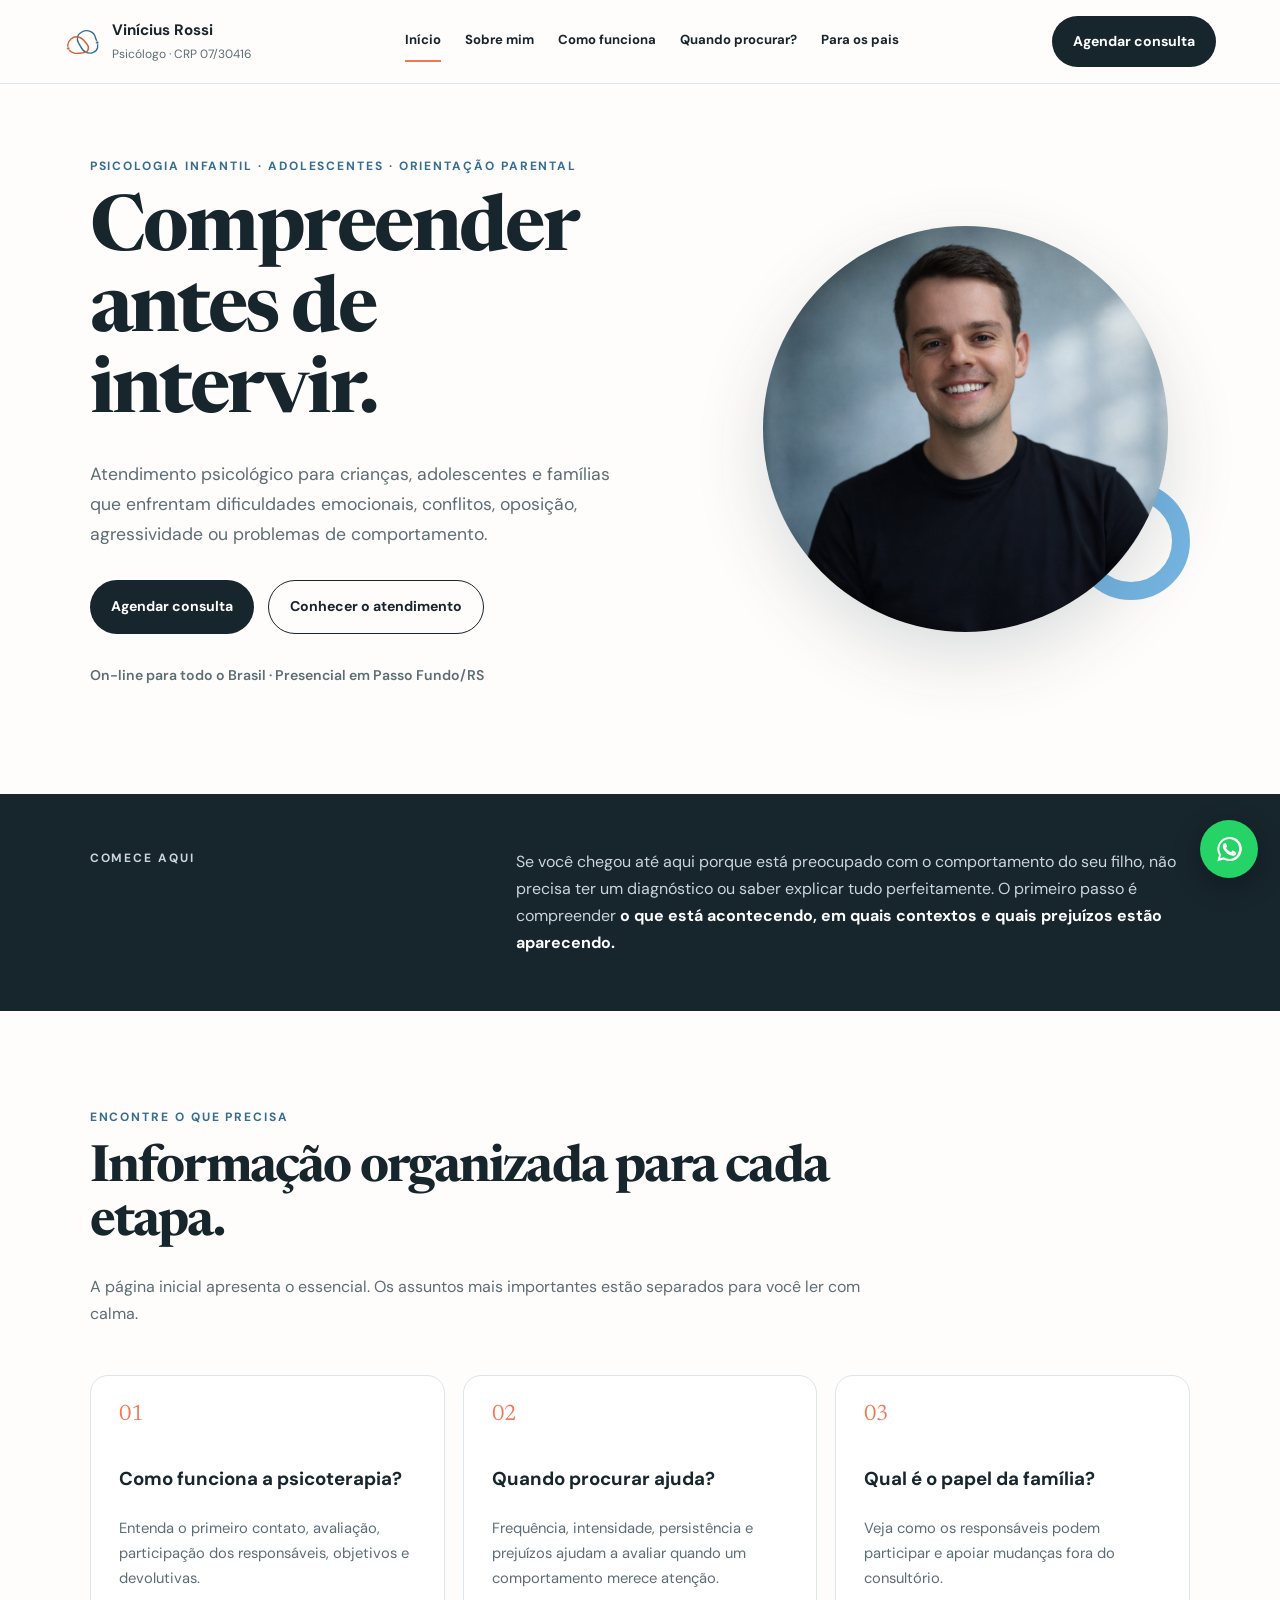
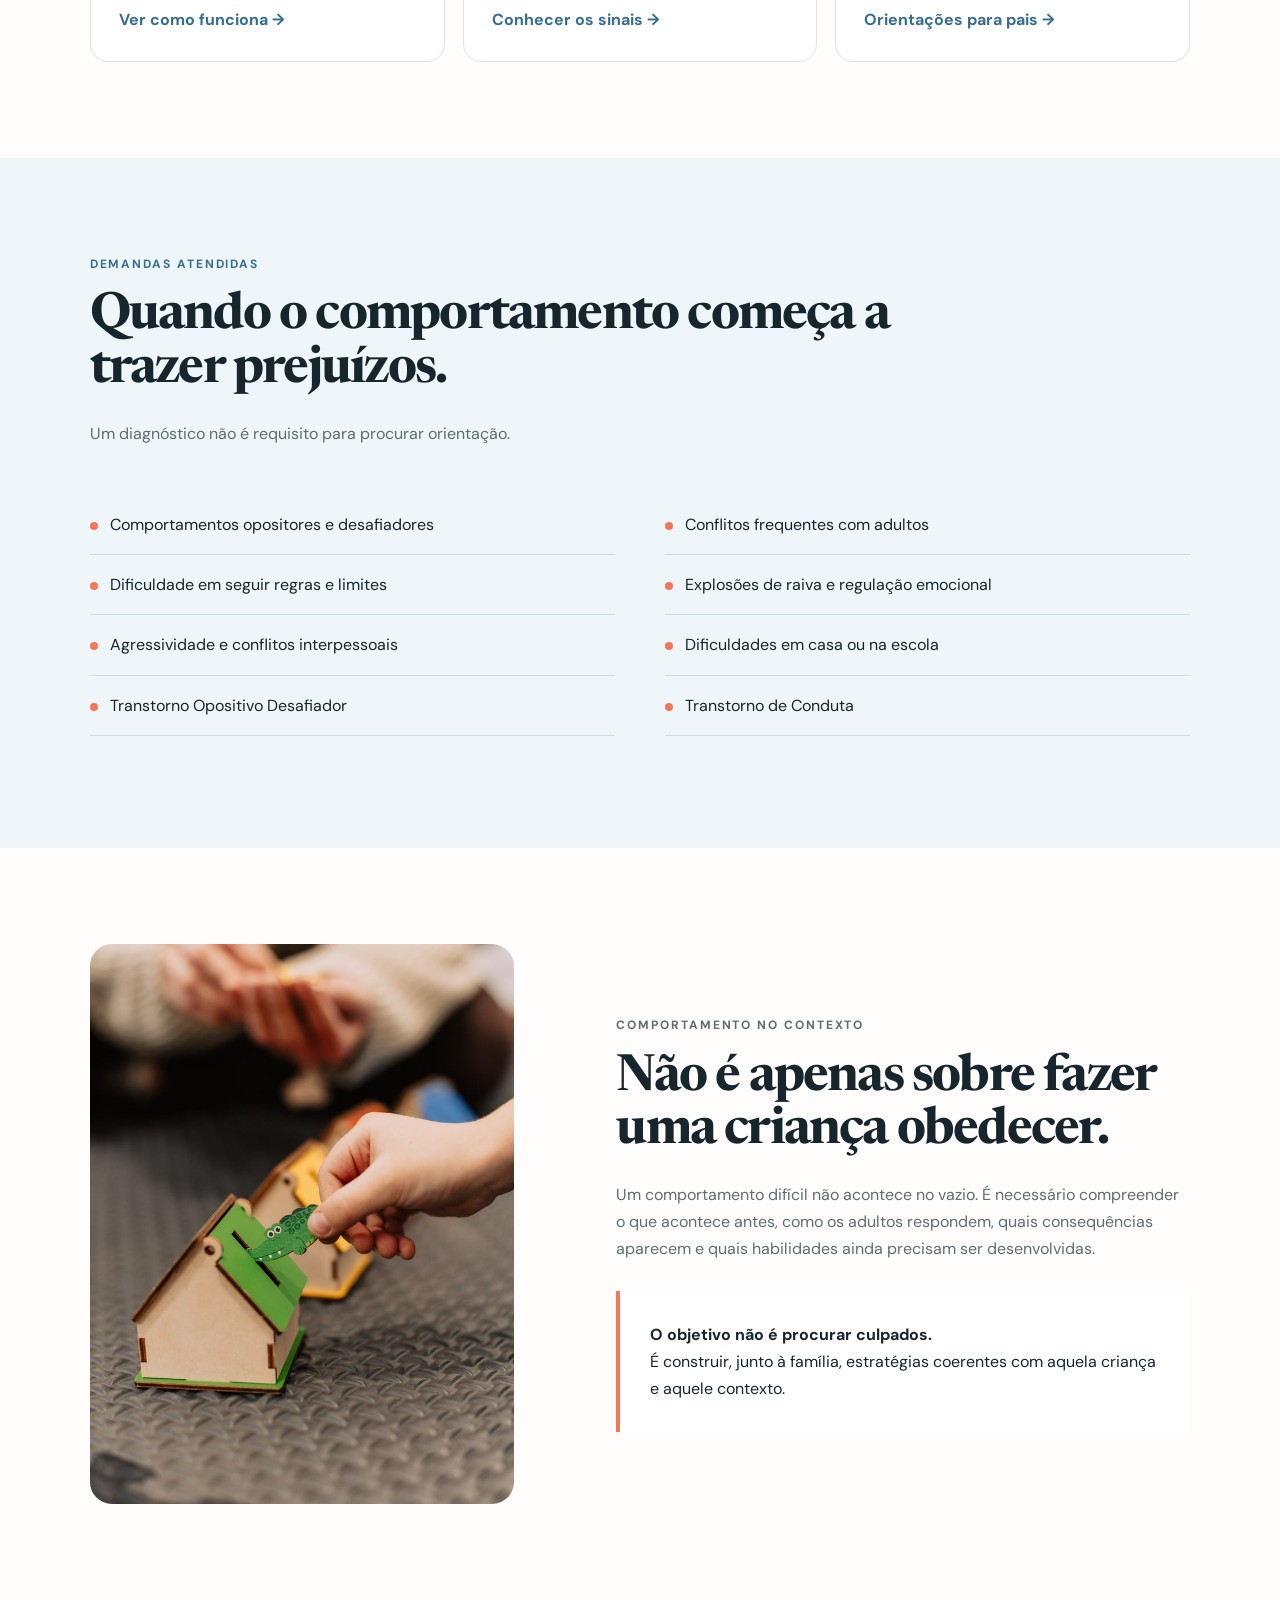
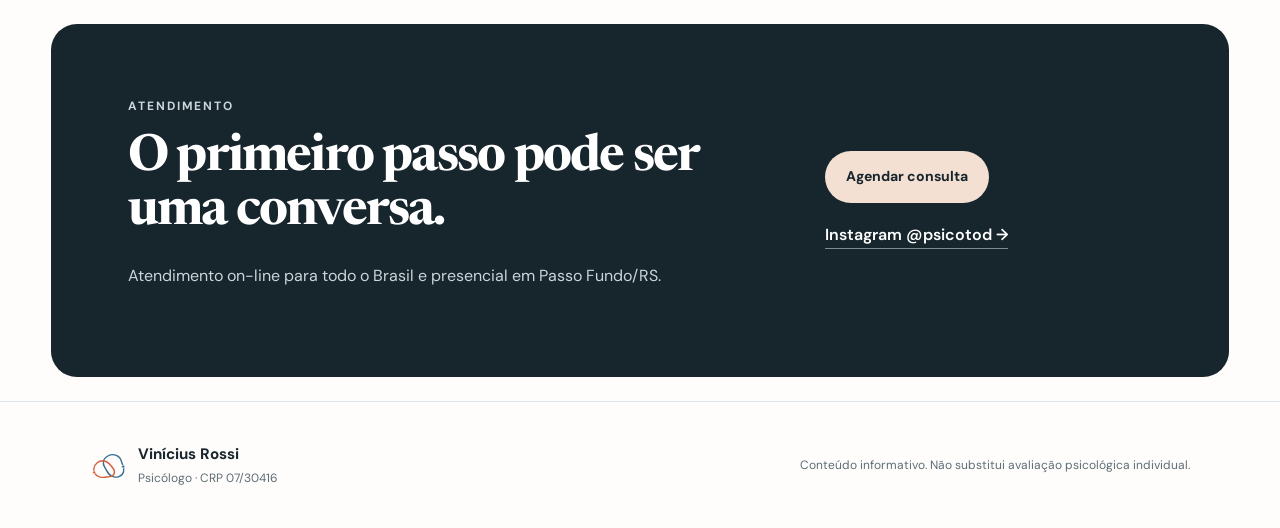
==== commit 053e9d85: "Atualiza logo e ícone do site" ====
--- a/index.html
+++ b/index.html
@@ -1,10 +1,10 @@
-<!doctype html><html lang="pt-BR"><head><meta charset="utf-8"><meta name="viewport" content="width=device-width,initial-scale=1"><meta name="description" content="Psicoterapia para crianças e adolescentes e orientação parental. Atendimento on-line e presencial em Passo Fundo/RS."><title>Vinícius Rossi | Psicólogo</title><link rel="preconnect" href="https://fonts.googleapis.com"><link rel="preconnect" href="https://fonts.gstatic.com" crossorigin><link href="https://fonts.googleapis.com/css2?family=DM+Sans:wght@400;500;600;700&family=Newsreader:opsz,wght@6..72,500;6..72,600&display=swap" rel="stylesheet"><link rel="icon" type="image/svg+xml" href="data:image/svg+xml,%3Csvg xmlns='http://www.w3.org/2000/svg' viewBox='0 0 64 64'%3E%3Crect width='64' height='64' rx='18' fill='%2376b5e2'/%3E%3Ccircle cx='25' cy='31' r='13' fill='none' stroke='%23fff' stroke-width='5'/%3E%3Ccircle cx='39' cy='31' r='13' fill='none' stroke='%23f57656' stroke-width='5'/%3E%3C/svg%3E"><link rel="stylesheet" href="styles.css"></head><body>
-<header class="site-header"><a class="brand" href="index.html"><span class="mark"><i></i><b></b></span><span><strong>Vinícius Rossi</strong><small>Psicólogo · CRP 07/30416</small></span></a><nav class="nav"><a class="active" href="index.html">Início</a><a href="sobre.html">Sobre mim</a><a href="como-funciona.html">Como funciona</a><a href="quando-procurar.html">Quando procurar?</a><a href="para-os-pais.html">Para os pais</a></nav><a class="btn" href="https://wa.me/5554991269758" target="_blank" rel="noopener">Agendar consulta</a></header>
+<!doctype html><html lang="pt-BR"><head><meta charset="utf-8"><meta name="viewport" content="width=device-width,initial-scale=1"><meta name="description" content="Psicoterapia para crianças e adolescentes e orientação parental. Atendimento on-line e presencial em Passo Fundo/RS."><title>Vinícius Rossi | Psicólogo</title><link rel="preconnect" href="https://fonts.googleapis.com"><link rel="preconnect" href="https://fonts.gstatic.com" crossorigin><link href="https://fonts.googleapis.com/css2?family=DM+Sans:wght@400;500;600;700&family=Newsreader:opsz,wght@6..72,500;6..72,600&display=swap" rel="stylesheet"><link rel="icon" type="image/svg+xml" href="logo-vinicius.svg"><link rel="stylesheet" href="styles.css"></head><body>
+<header class="site-header"><a class="brand" href="index.html"><span class="mark"><img src="logo-vinicius.svg" alt=""></span><span><strong>Vinícius Rossi</strong><small>Psicólogo · CRP 07/30416</small></span></a><nav class="nav"><a class="active" href="index.html">Início</a><a href="sobre.html">Sobre mim</a><a href="como-funciona.html">Como funciona</a><a href="quando-procurar.html">Quando procurar?</a><a href="para-os-pais.html">Para os pais</a></nav><a class="btn" href="https://wa.me/5554991269758" target="_blank" rel="noopener">Agendar consulta</a></header>
 <main><section class="hero"><div class="hero-copy"><p class="eyebrow">Psicologia infantil · adolescentes · orientação parental</p><h1>Compreender antes de intervir.</h1><p class="lead">Atendimento psicológico para crianças, adolescentes e famílias que enfrentam dificuldades emocionais, conflitos, oposição, agressividade ou problemas de comportamento.</p><div class="actions"><a class="btn" href="https://wa.me/5554991269758" target="_blank" rel="noopener">Agendar consulta</a><a class="btn secondary" href="como-funciona.html">Conhecer o atendimento</a></div><p class="location">On-line para todo o Brasil · Presencial em Passo Fundo/RS</p></div><div class="portrait-wrap"><div class="portrait"><img src="vinicius-rossi.png" alt="Vinícius Rossi, psicólogo"></div></div></section>
 <section class="intro-strip"><div><p class="eyebrow">Comece aqui</p><p>Se você chegou até aqui porque está preocupado com o comportamento do seu filho, não precisa ter um diagnóstico ou saber explicar tudo perfeitamente. O primeiro passo é compreender <strong>o que está acontecendo, em quais contextos e quais prejuízos estão aparecendo.</strong></p></div></section>
 <section class="section"><div class="section-inner"><div class="section-head"><p class="eyebrow">Encontre o que precisa</p><h2>Informação organizada para cada etapa.</h2><p>A página inicial apresenta o essencial. Os assuntos mais importantes estão separados para você ler com calma.</p></div><div class="path-grid"><article class="path-card"><span>01</span><h3>Como funciona a psicoterapia?</h3><p>Entenda o primeiro contato, avaliação, participação dos responsáveis, objetivos e devolutivas.</p><a href="como-funciona.html">Ver como funciona →</a></article><article class="path-card"><span>02</span><h3>Quando procurar ajuda?</h3><p>Frequência, intensidade, persistência e prejuízos ajudam a avaliar quando um comportamento merece atenção.</p><a href="quando-procurar.html">Conhecer os sinais →</a></article><article class="path-card"><span>03</span><h3>Qual é o papel da família?</h3><p>Veja como os responsáveis podem participar e apoiar mudanças fora do consultório.</p><a href="para-os-pais.html">Orientações para pais →</a></article></div></div></section>
 <section class="section demands"><div class="section-inner"><div class="section-head"><p class="eyebrow">Demandas atendidas</p><h2>Quando o comportamento começa a trazer prejuízos.</h2><p>Um diagnóstico não é requisito para procurar orientação.</p></div><ul class="demand-grid"><li>Comportamentos opositores e desafiadores</li><li>Conflitos frequentes com adultos</li><li>Dificuldade em seguir regras e limites</li><li>Explosões de raiva e regulação emocional</li><li>Agressividade e conflitos interpessoais</li><li>Dificuldades em casa ou na escola</li><li>Transtorno Opositivo Desafiador</li><li>Transtorno de Conduta</li></ul></div></section>
 <section class="section"><div class="feature"><div class="feature-image"><img src="atividade-casa.jfif" alt="Criança participando de atividade terapêutica"></div><div><p class="eyebrow">Comportamento no contexto</p><h2>Não é apenas sobre fazer uma criança obedecer.</h2><p>Um comportamento difícil não acontece no vazio. É necessário compreender o que acontece antes, como os adultos respondem, quais consequências aparecem e quais habilidades ainda precisam ser desenvolvidas.</p><div class="quote"><strong>O objetivo não é procurar culpados.</strong><br>É construir, junto à família, estratégias coerentes com aquela criança e aquele contexto.</div></div></div></section>
 <section class="contact-band"><div><p class="eyebrow">Atendimento</p><h2>O primeiro passo pode ser uma conversa.</h2><p>Atendimento on-line para todo o Brasil e presencial em Passo Fundo/RS.</p></div><div class="contact-actions"><a class="btn light" href="https://wa.me/5554991269758" target="_blank" rel="noopener">Agendar consulta</a><a href="https://www.instagram.com/psicotod/" target="_blank" rel="noopener">Instagram @psicotod →</a></div></section></main>
-<footer><a class="brand" href="index.html"><span class="mark"><i></i><b></b></span><span><strong>Vinícius Rossi</strong><small>Psicólogo · CRP 07/30416</small></span></a><p>Conteúdo informativo. Não substitui avaliação psicológica individual.</p></footer>
+<footer><a class="brand" href="index.html"><span class="mark"><img src="logo-vinicius.svg" alt=""></span><span><strong>Vinícius Rossi</strong><small>Psicólogo · CRP 07/30416</small></span></a><p>Conteúdo informativo. Não substitui avaliação psicológica individual.</p></footer>
 <a class="whatsapp" href="https://wa.me/5554991269758" target="_blank" rel="noopener" aria-label="Agendar consulta pelo WhatsApp"><svg viewBox="0 0 32 32"><path d="M16 3a12.5 12.5 0 0 0-10.8 18.8L3.5 28l6.4-1.7A12.5 12.5 0 1 0 16 3Zm0 22.7c-2 0-3.8-.5-5.4-1.5l-.4-.2-3.8 1 1-3.7-.3-.4a10.2 10.2 0 1 1 8.9 4.8Zm5.6-7.6c-.3-.2-1.8-.9-2.1-1-.3-.1-.5-.2-.7.2-.2.3-.8 1-1 1.2-.2.2-.4.2-.7.1-1.9-.9-3.2-1.7-4.5-3.9-.3-.6.3-.6.9-1.7.1-.2.1-.4 0-.6l-1-2.4c-.3-.6-.5-.5-.7-.5h-.6c-.2 0-.6.1-.9.4-.3.3-1.2 1.2-1.2 2.9s1.3 3.4 1.4 3.6c.2.2 2.5 3.8 6 5.3 2.2.9 3 .9 4.1.7.7-.1 1.8-.7 2.1-1.5.3-.7.3-1.3.2-1.5-.1-.1-.3-.2-.6-.4Z"/></svg></a></body></html>
